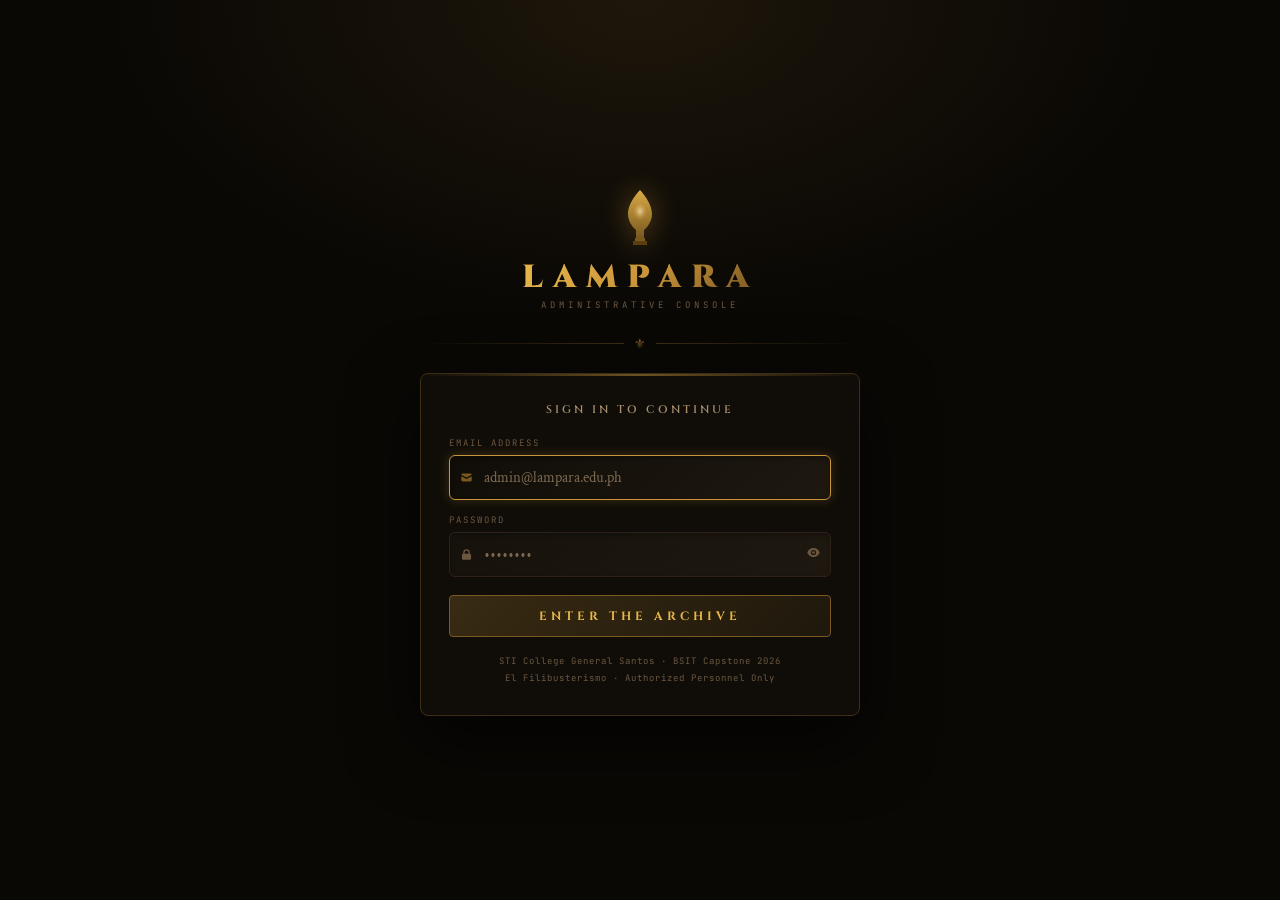
==== index.html @ e590ff66 "updated questing" ====
<!DOCTYPE html>
<html lang="en">
<head>
  <meta charset="UTF-8">
  <meta name="viewport" content="width=device-width, initial-scale=1.0">
  <title>LAMPARA — Admin Panel</title>
  <link href="https://fonts.googleapis.com/css2?family=Cinzel:wght@400;600;700;900&family=Crimson+Text:ital,wght@0,400;0,600;1,400&family=JetBrains+Mono:wght@400;500&display=swap" rel="stylesheet">
  <link rel="stylesheet" href="Lampara.css">
</head>
<body>

<div id="ls">
  <div class="lc">

    <div class="lbrand">
      <svg class="llamp" viewBox="0 0 64 64" fill="none">
        <path d="M32 6C32 6 20 18 20 30C20 36.6 23.6 42.4 28 46V54H36V46C40.4 42.4 44 36.6 44 30C44 18 32 6 32 6Z" fill="url(#lg1)" opacity="0.92"/>
        <ellipse cx="32" cy="29" rx="7" ry="9" fill="url(#lg2)" opacity="0.65"/>
        <path d="M27 54H37V57H27V54Z" fill="#7a5820"/>
        <path d="M25 57H39V61H25V57Z" fill="#5a3e10"/>
        <defs>
          <linearGradient id="lg1" x1="32" y1="6" x2="32" y2="57" gradientUnits="userSpaceOnUse">
            <stop offset="0%" stop-color="#e8b84b"/>
            <stop offset="100%" stop-color="#7a5820"/>
          </linearGradient>
          <radialGradient id="lg2" cx="50%" cy="40%">
            <stop offset="0%" stop-color="#fff8e8"/>
            <stop offset="100%" stop-color="#f0a832" stop-opacity="0"/>
          </radialGradient>
        </defs>
      </svg>
      <div class="ltitle">LAMPARA</div>
      <div class="lsub">Administrative Console</div>
    </div>

    <div class="ldiv">
      <div class="ldl a"></div>
      <div class="ldsym">⚜</div>
      <div class="ldl b"></div>
    </div>

    <div class="lcard">
      <div class="lct">SIGN IN TO CONTINUE</div>

      <div class="fld">
        <label class="flbl">Email Address</label>
        <div class="fwrap">
          <svg class="fico" width="13" height="13" viewBox="0 0 20 20" fill="currentColor">
            <path d="M2.003 5.884L10 9.882l7.997-3.998A2 2 0 0016 4H4a2 2 0 00-1.997 1.884z"/>
            <path d="M18 8.118l-8 4-8-4V14a2 2 0 002 2h12a2 2 0 002-2V8.118z"/>
          </svg>
          <input id="lemail" class="finp" type="email" placeholder="admin@lampara.edu.ph">
        </div>
        <div class="ferr" id="eerr">Please enter a valid email.</div>
      </div>

      <div class="fld">
        <label class="flbl">Password</label>
        <div class="fwrap">
          <svg class="fico" width="13" height="13" viewBox="0 0 20 20" fill="currentColor">
            <path fill-rule="evenodd" d="M5 9V7a5 5 0 0110 0v2a2 2 0 012 2v5a2 2 0 01-2 2H5a2 2 0 01-2-2v-5a2 2 0 012-2zm8-2v2H7V7a3 3 0 016 0z" clip-rule="evenodd"/>
          </svg>
          <input id="lpass" class="finp" type="password" placeholder="••••••••">
          <button class="feye" onclick="togglePw()">
            <svg id="eyeico" width="13" height="13" viewBox="0 0 20 20" fill="currentColor">
              <path d="M10 12a2 2 0 100-4 2 2 0 000 4z"/>
              <path fill-rule="evenodd" d="M.458 10C1.732 5.943 5.522 3 10 3s8.268 2.943 9.542 7c-1.274 4.057-5.064 7-9.542 7S1.732 14.057.458 10zM14 10a4 4 0 11-8 0 4 4 0 018 0z" clip-rule="evenodd"/>
            </svg>
          </button>
        </div>
        <div class="ferr" id="perr">Incorrect password.</div>
      </div>

      <div class="ferr" id="gerr" style="margin-bottom:8px">Invalid credentials. Please try again.</div>

      <button class="lbtn" id="lbtn" onclick="doLogin()">
        <span class="bst">ENTER THE ARCHIVE</span>
        <div class="bsp"></div>
      </button>

      <div class="lfoot">
        STI College General Santos · BSIT Capstone 2026<br>
        El Filibusterismo · Authorized Personnel Only
      </div>
    </div>

  </div>
</div>


<div id="app">

  <aside class="sb">
    <div class="sbb">
      <div class="sbr">
        <div class="sbli">
          <svg viewBox="0 0 36 36" fill="none">
            <path d="M18 4C18 4 12 10 12 17C12 20.3 13.8 23.2 16 25V30H20V25C22.2 23.2 24 20.3 24 17C24 10 18 4 18 4Z" fill="url(#sg1)" opacity="0.9"/>
            <path d="M15 30H21V32H15V30Z" fill="#7a5820"/>
            <path d="M14 32H22V34H14V32Z" fill="#5a3e10"/>
            <ellipse cx="18" cy="16" rx="4" ry="5" fill="url(#sg2)" opacity="0.65"/>
            <defs>
              <linearGradient id="sg1" x1="18" y1="4" x2="18" y2="32" gradientUnits="userSpaceOnUse">
                <stop offset="0%" stop-color="#e8b84b"/>
                <stop offset="100%" stop-color="#7a5820"/>
              </linearGradient>
              <radialGradient id="sg2" cx="50%" cy="50%">
                <stop offset="0%" stop-color="#fff7e0"/>
                <stop offset="100%" stop-color="#f0a832" stop-opacity="0"/>
              </radialGradient>
            </defs>
          </svg>
        </div>
        <div class="sbt">LAMPARA</div>
      </div>
      <div class="sbs">Admin Console</div>
    </div>

    <div class="sbadg">
      <div class="sbav" id="sbav" style="background:linear-gradient(135deg,#7a5820,#c9953a);color:#0a0805">
        SA<div class="odot"></div>
      </div>
      <div class="sbin">
        <div class="sbname" id="sbname">Super Admin</div>
        <span class="rp rp-sa" id="sbrole">⚜ SUPER ADMIN</span>
      </div>
      <button class="lout" onclick="doLogout()" title="Sign out">
        <svg width="11" height="11" viewBox="0 0 20 20" fill="currentColor">
          <path fill-rule="evenodd" d="M3 3a1 1 0 00-1 1v12a1 1 0 102 0V4a1 1 0 00-1-1zm10.293 9.293a1 1 0 001.414 1.414l3-3a1 1 0 000-1.414l-3-3a1 1 0 10-1.414 1.414L14.586 9H7a1 1 0 100 2h7.586l-1.293 1.293z" clip-rule="evenodd"/>
        </svg>
      </button>
    </div>

    <div class="nvsec">
      <div class="nvlbl">Overview</div>
      <div class="ni active" id="ni-db" onclick="sp('db',this)">
        <svg class="nic" viewBox="0 0 20 20" fill="currentColor"><path d="M2 10a8 8 0 1016 0A8 8 0 002 10zm6-2a2 2 0 114 0 2 2 0 01-4 0zm2 8a7 7 0 01-5.468-2.614A4.984 4.984 0 0110 14a4.984 4.984 0 013.468 1.386A7 7 0 0110 16z"/></svg>
        <span class="nt">Dashboard</span>
      </div>
    </div>

    <div class="nvsec">
      <div class="nvlbl">Players</div>
      <div class="ni" id="ni-pl" onclick="sp('pl',this)">
        <svg class="nic" viewBox="0 0 20 20" fill="currentColor"><path d="M13 6a3 3 0 11-6 0 3 3 0 016 0zM18 8a2 2 0 11-4 0 2 2 0 014 0zM14 15a4 4 0 00-8 0v1h8v-1zM4.75 14.094A5.973 5.973 0 004 17v1H1v-1a3 3 0 013.75-2.906z"/></svg>
        <span class="nt">Player Management</span>
      </div>
      <div class="ni" id="ni-vr" onclick="sp('vr',this)">
        <svg class="nic" viewBox="0 0 20 20" fill="currentColor"><path fill-rule="evenodd" d="M6.267 3.455a3.066 3.066 0 001.745-.723 3.066 3.066 0 013.976 0 3.066 3.066 0 001.745.723 3.066 3.066 0 012.812 2.812c.051.643.304 1.254.723 1.745a3.066 3.066 0 010 3.976 3.066 3.066 0 00-.723 1.745 3.066 3.066 0 01-2.812 2.812 3.066 3.066 0 00-1.745.723 3.066 3.066 0 01-3.976 0 3.066 3.066 0 00-1.745-.723 3.066 3.066 0 01-2.812-2.812 3.066 3.066 0 00-.723-1.745 3.066 3.066 0 010-3.976 3.066 3.066 0 00.723-1.745 3.066 3.066 0 012.812-2.812zm7.44 5.252a1 1 0 00-1.414-1.414L9 10.586 7.707 9.293a1 1 0 00-1.414 1.414l2 2a1 1 0 001.414 0l4-4z" clip-rule="evenodd"/></svg>
        <span class="nt">Verification &amp; Approval</span>
      </div>
    </div>

    <div class="nvsec">
      <div class="nvlbl">Game Content</div>
      <div class="ni" id="ni-qt" onclick="sp('qt',this)">
        <svg class="nic" viewBox="0 0 20 20" fill="currentColor"><path d="M9 4.804A7.968 7.968 0 005.5 4c-1.255 0-2.443.29-3.5.804v10A7.969 7.969 0 015.5 14c1.669 0 3.218.51 4.5 1.385A7.962 7.962 0 0114.5 14c1.255 0 2.443.29 3.5.804v-10A7.968 7.968 0 0014.5 4c-1.255 0-2.443.29-3.5.804V12a1 1 0 11-2 0V4.804z"/></svg>
        <span class="nt">Quest Management</span>
        <span class="nb gold">13</span>
      </div>
    </div>

    <div class="nvsec" id="nslogs">
      <div class="nvlbl">Reports</div>
      <div class="ni" id="ni-lg" onclick="sp('lg',this)">
        <svg class="nic" viewBox="0 0 20 20" fill="currentColor"><path fill-rule="evenodd" d="M3 4a1 1 0 011-1h12a1 1 0 110 2H4a1 1 0 01-1-1zm0 4a1 1 0 011-1h12a1 1 0 110 2H4a1 1 0 01-1-1zm0 4a1 1 0 011-1h12a1 1 0 110 2H4a1 1 0 01-1-1zm0 4a1 1 0 011-1h12a1 1 0 110 2H4a1 1 0 01-1-1z" clip-rule="evenodd"/></svg>
        <span class="nt">Activity Logs</span>
      </div>
    </div>

    <div class="sbfoot">
      v0.1.0-alpha · Build 2026.03<br>
      El Filibusterismo Module<br>
      STI College General Santos
    </div>
  </aside>

  <div class="main">

    <div class="topbar">
      <div class="tbtit" id="tbtit">DASHBOARD OVERVIEW</div>
      <div class="tbsrch">
        <svg width="11" height="11" viewBox="0 0 20 20" fill="currentColor"><path fill-rule="evenodd" d="M8 4a4 4 0 100 8 4 4 0 000-8zM2 8a6 6 0 1110.89 3.476l4.817 4.817a1 1 0 01-1.414 1.414l-4.816-4.816A6 6 0 012 8z" clip-rule="evenodd"/></svg>
        <input type="text" placeholder="Search players, chapters...">
      </div>
      
      <button class="tbbtn" id="notif-bell" style="position: relative;" title="View Pending Approvals">
        <svg width="13" height="13" viewBox="0 0 20 20" fill="currentColor"><path d="M10 2a6 6 0 00-6 6v3.586l-.707.707A1 1 0 004 14h12a1 1 0 00.707-1.707L16 11.586V8a6 6 0 00-6-6zM10 18a3 3 0 01-3-3h6a3 3 0 01-3 3z"/></svg>
        <div id="notif-badge" style="display: none; position: absolute; top: -6px; right: -6px; background: #e06060; color: white; font-size: 9px; font-weight: bold; padding: 2px 5px; border-radius: 10px; border: 1px solid #1a1611;">0</div>
      </button>

    </div>

    <div class="content">

      <div class="panel active" id="panel-db">
        <div class="srow">
          <div class="sc">
            <div class="slbl">Total Players</div>
            <div class="sval" id="stat-total-players">0</div>
            <div class="ssub">+12 this week</div>
            <div class="sico"><svg width="26" height="26" viewBox="0 0 20 20" fill="currentColor"><path d="M13 6a3 3 0 11-6 0 3 3 0 016 0zM18 8a2 2 0 11-4 0 2 2 0 014 0zM14 15a4 4 0 00-8 0v1h8v-1z"/></svg></div>
          </div>
          <div class="sc">
            <div class="slbl">Pending</div>
            <div class="sval" id="stat-pending-approvals" style="color:#e8b84b">0</div>
            <div class="ssub">Awaiting review</div>
          </div>
          <div class="sc">
            <div class="slbl">Active Sessions</div>
            <div class="sval" id="stat-active-sessions" style="color:#6dba85">0</div>
            <div class="ssub">Currently playing</div>
          </div>
          <div class="sc">
            <div class="slbl">Chapters Live</div>
            <div class="sval" id="stat-chapters-live">0<span style="font-size:12px;color:var(--td)">/13</span></div>
            <div class="ssub">El Filibusterismo</div>
          </div>
        </div>
        <div class="shdr"><h2>RECENT ACTIVITY</h2><div class="orn"></div></div>
        <div class="tw">
          <div class="tb">
            <div class="tbtt">Latest Players</div>
            <button class="fb active">All</button>
            <button class="fb">Active</button>
            <button class="fb">Pending</button>
          </div>
          <table>
            <thead><tr><th>Player</th><th>Email</th><th>Status</th><th>Chapter</th><th>Suspicion</th><th>Actions</th></tr></thead>
            <tbody id="db-ptbody"> </tbody>
          </table>
        </div>
      </div>

      <div class="panel" id="panel-pl">
        <div class="srow" style="grid-template-columns:repeat(3,1fr)">
          <div class="sc"><div class="slbl">Total Enrolled</div><div class="sval" id="stat-pl-total">0</div><div class="ssub">All registered</div></div>
          <div class="sc"><div class="slbl">Active</div><div class="sval" id="stat-pl-active" style="color:#6dba85">0</div><div class="ssub">Approved accounts</div></div>
          <div class="sc"><div class="slbl">Suspended</div><div class="sval" id="stat-pl-susp" style="color:#e06060">0</div><div class="ssub">Cover blown (100pts)</div></div>
        </div>
        <div class="shdr"><h2>ALL PLAYERS</h2><div class="orn"></div></div>
        <div class="tw">
          <div class="tb">
            <div class="tbtt">Player Registry</div>
            <button class="fb active">All</button>
            <button class="fb">Active</button>
            <button class="fb">Suspended</button>
            <button class="fb">Pending</button>
          </div>
          <table>
            <thead><tr><th>Player</th><th>Email</th><th>Status</th><th>Progress</th><th>Codex</th><th>Fails</th><th>Actions</th></tr></thead>
            <tbody id="ptbody">
            </tbody>
          </table>
        </div>
      </div>

      <!-- PENDING APPROVALS PANEL - UPDATED (DYNAMIC) -->
      <div class="panel" id="panel-vr">
        <div class="shdr">
          <h2>PENDING APPROVALS</h2>
          <div class="orn"></div>
          <span class="nb" id="pending-count">0 PENDING</span>
        </div>
        <div class="tw">
          <div class="tb">
            <div class="tbtt">Registration Queue</div>
          </div>
          <table>
            <thead>
              <tr>
                <th>Applicant</th>
                <th>Email ID</th>
                <th>Email</th>
                <th>Age</th>
                <th>Username</th>
                <th>Submitted</th>
                <th>Actions</th>
              </tr>
            </thead>
            <tbody id="pending-tbody">
              <!-- Dynamically populated -->
            </tbody>
          </table>
        </div>

        <div class="shdr">
          <h2>RECENTLY PROCESSED</h2>
          <div class="orn"></div>
        </div>
        <div class="tw">
          <table>
            <thead>
              <tr>
                <th>Player</th>
                <th>Result</th>
                <th>Processed</th>
                <th>By</th>
              </tr>
            </thead>
            <tbody id="processed-tbody">
              <!-- Dynamically populated -->
            </tbody>
          </table>
        </div>
      </div>

      <div class="panel" id="panel-qt">
        <div class="shdr"><h2>EL FILIBUSTERISMO — CHAPTER QUESTS</h2><div class="orn"></div><span class="chap-stat-lbl" id="stat-qt-chap">0 ACTIVE · 0 STANDBY</span></div>
        <div class="cgrid" id="quests-grid">
          <!-- JavaScript will inject the 7 Main Quest cards here -->
        </div>
      </div>

      <div class="panel" id="panel-lg">
        <div class="shdr"><h2>ACTIVITY LOGS</h2><div class="orn"></div></div>
        <div class="tw">
          <div class="tb">
            <div class="tbtt">System Event Log</div>
            <button class="fb active">All</button>
            <button class="fb">Players</button>
          </div>
          <table>
            <thead><tr><th>Timestamp</th><th>Admin</th><th>Action</th><th>Target</th><th>IP</th></tr></thead>
            <tbody id="logtb">
            </tbody>
          </table>
        </div>
      </div>

    </div></div></div><div class="mov" id="mov-pl">
  <div class="modal">
    <div class="mhdr">
      <div class="mtit" id="pmtit">PLAYER PROFILE</div>
      <button class="mx" onclick="closeM('mov-pl')">✕</button>
    </div>
    <div class="mbdy">
      <div class="mgrid">
        <div class="mfld"><div class="mll">Full Name</div><div class="mvl" id="pm-n">—</div></div>
        <div class="mfld"><div class="mll">Student ID</div><div class="mvl mono" id="pm-i">—</div></div>
        <div class="mfld"><div class="mll">Email</div><div class="mvl" id="pm-s">—</div></div>
        <div class="mfld"><div class="mll">Age</div><div class="mvl" id="pm-a">—</div></div>
        <div class="mfld"><div class="mll">Status</div><div class="mvl" id="pm-st">—</div></div>
        <div class="mfld"><div class="mll">Current Chapter</div><div class="mvl" id="pm-c">—</div></div>
        <div class="mfld"><div class="mll">Suspicion Score</div><div class="mvl mono" id="pm-su">—</div></div>
        <div class="mfld"><div class="mll">Codex Completion</div><div class="mvl" id="pm-cd">—</div></div>
      </div>
      <div class="macts">
        <button class="mbtn mbok" onclick="showT('Player reinstated','success');closeM('mov-pl')">REINSTATE</button>
        <button class="mbtn mbbad" onclick="showT('Player suspended','error');closeM('mov-pl')">SUSPEND</button>
      </div>
    </div>
  </div>
</div>

<div class="mov" id="mov-subquest">
  <div class="modal">
    <div class="mhdr">
      <div class="mtit" id="sq-mtit">MAIN QUEST</div>
      <button class="mx" onclick="closeM('mov-subquest')">✕</button>
    </div>
    <div class="mbdy">
      <div class="sq-info" id="sq-info"></div>
      <div class="sq-grid" id="sq-grid">
        <!-- Sub-quest cards will be injected here -->
      </div>
    </div>
  </div>
</div>

<div class="tc" id="tc"></div>

<!-- Core Modules -->
<script src="src/config.js"></script>
<script src="src/utils.js"></script>
<script src="src/api.js"></script>

<!-- Feature Modules -->
<script src="src/auth.js"></script>
<script src="src/players.js"></script>
<script src="src/quests.js"></script>
<script src="src/logs.js"></script>
<script src="src/ui.js"></script>

<!-- Entry Point -->
<script src="Lampara.js"></script>

</body>
</html>
---- Lampara.css ----
﻿
/* ============================================================
   LAMPARA ADMIN PANEL — style.css
   STI College General Santos · BSIT Capstone 2026
   ============================================================ */

/* CSS VARIABLES */
:root {
  --bg:     #0a0805;
  --bgp:    #100d08;
  --bgc:    #16120b;
  --bgh:    #1e1810;
  --gold:   #c9953a;
  --goldl:  #e8b84b;
  --goldd:  #7a5820;
  --crim:   #8b2020;
  --criml:  #c0392b;
  --gok:    #2d6a3f;
  --tp:     #e8dcc8;
  --ts:     #a89070;
  --td:     #6b5740;
  --bdr:    #2e2218;
  --bdrg:   #3d2d14;
}

/* RESET & BASE */
*, *::before, *::after {
  box-sizing: border-box;
  margin: 0;
  padding: 0;
}

body {
  font-family: 'Crimson Text', Georgia, serif;
  background: var(--bg);
  color: var(--tp);
  min-height: 100vh;
  overflow: hidden;
  background-image:
    radial-gradient(ellipse 80% 60% at 50% -10%, rgba(201,149,58,.07) 0%, transparent 70%),
    url("data:image/svg+xml,%3Csvg width='60' height='60' viewBox='0 0 60 60' xmlns='http://www.w3.org/2000/svg'%3E%3Cg fill='none' fill-rule='evenodd'%3E%3Cg fill='%23c9953a' fill-opacity='0.02'%3E%3Cpath d='M36 34v-4h-2v4h-4v2h4v4h2v-4h4v-2h-4zm0-30V0h-2v4h-4v2h4v4h2V6h4V4h-4zM6 34v-4H4v4H0v2h4v4h2v-4h4v-2H6zM6 4V0H4v4H0v2h4v4h2V6h4V4H6z'/%3E%3C/g%3E%3C/g%3E%3C/svg%3E");
}

/*  SCROLLBAR  */
::-webkit-scrollbar        { width: 4px; }
::-webkit-scrollbar-track  { background: transparent; }
::-webkit-scrollbar-thumb  { background: var(--bdrg); border-radius: 3px; }

/*  UTILITY CLASSES  */
.mono-sm  { font-family: 'JetBrains Mono', monospace; font-size: 9px; color: var(--ts); }
.gold-txt { color: var(--gold); }
.dim-txt  { color: var(--td); }
.date-sm  { font-size: 10px; color: var(--td); }
.desc-sm  { font-size: 10px; color: var(--td); }
.log-pill { font-size: 8px; }
.tag-mt   { font-size: 7px; margin-top: 3px; display: inline-flex; }

/* ============================================================
   LOGIN SCREEN — Compact single-column
   ============================================================ */
#ls {
  position: fixed; inset: 0;
  display: flex; align-items: center; justify-content: center;
  z-index: 9999;
  background: var(--bg);
  background-image: radial-gradient(ellipse 60% 50% at 50% 0%, rgba(201,149,58,.1) 0%, transparent 70%);
  transition: opacity .5s;
}

#ls.hidden { opacity: 0; pointer-events: none; }

/* Centered column wrapper */
.lc {
  width: 440px;
  max-width: 95vw;
  display: flex;
  flex-direction: column;
  align-items: center;
  animation: lfade .7s ease;
}

@keyframes lfade {
  from { opacity: 0; transform: translateY(18px); }
  to   { opacity: 1; transform: translateY(0); }
}

/* Hide two-column elements */
.l-brand-panel, .l-form-panel, .l-sep,
.l-brand-inner, .l-corner, .l-brand-divider,
.l-bdl, .l-tagline, .l-brand-foot, .l-dot { display: none; }

/* Brand block — above the card */
.lbrand {
  display: flex; flex-direction: column; align-items: center;
  margin-bottom: 24px;
}

/* Lamp icon */
.llamp {
  width: 64px; height: 64px; margin-bottom: 14px;
  filter: drop-shadow(0 0 14px rgba(201,149,58,.45));
  animation: fpulse 3s ease-in-out infinite;
}

@keyframes fpulse {
  0%,100% { filter: drop-shadow(0 0 10px rgba(201,149,58,.35)); }
  50%      { filter: drop-shadow(0 0 24px rgba(232,184,75,.7)); }
}

/* Title */
.ltitle {
  font-family: 'Cinzel', serif;
  font-size: 32px; font-weight: 900; letter-spacing: 10px;
  background: linear-gradient(135deg, var(--goldl), var(--gold), var(--goldd));
  -webkit-background-clip: text; -webkit-text-fill-color: transparent; background-clip: text;
  margin-bottom: 5px; line-height: 1;
}

/* Subtitle */
.lsub {
  font-family: 'JetBrains Mono', monospace;
  font-size: 9px; letter-spacing: 4px; color: var(--td); text-transform: uppercase;
}

/* Divider */
.ldiv { width: 100%; display: flex; align-items: center; gap: 10px; margin-bottom: 20px; }
.ldl  { flex: 1; height: 1px; }
.ldl.a { background: linear-gradient(90deg, transparent, var(--bdrg)); }
.ldl.b { background: linear-gradient(90deg, var(--bdrg), transparent); }
.ldsym { font-family: 'Cinzel', serif; font-size: 13px; color: var(--goldd); }

/* Login card */
.lcard {
  width: 100%;
  background: var(--bgp); border: 1px solid var(--bdrg); border-radius: 8px; padding: 28px;
  box-shadow: 0 24px 70px rgba(0,0,0,.7);
  position: relative; overflow: hidden;
}

.lcard::before {
  content: '';
  position: absolute; top: 0; left: 0; right: 0; height: 2px;
  background: linear-gradient(90deg, transparent, var(--gold), transparent); opacity: .5;
}

.lct {
  font-family: 'Cinzel', serif; font-size: 11px; font-weight: 600;
  letter-spacing: 3px; color: var(--ts); text-align: center; margin-bottom: 20px;
}

/* Form fields */
.fld { margin-bottom: 14px; }

.flbl {
  font-family: 'JetBrains Mono', monospace;
  font-size: 9px; letter-spacing: 2px; color: var(--td); text-transform: uppercase;
  display: block; margin-bottom: 6px;
}

.fwrap { position: relative; display: flex; align-items: center; }

.fico { position: absolute; left: 11px; color: var(--td); pointer-events: none; transition: color .2s; }
.fwrap:focus-within .fico { color: var(--goldd); }

.finp {
  width: 100%;
  background: linear-gradient(135deg, var(--bgc) 0%, var(--bgh) 100%) !important;
  border: 1.5px solid var(--bdr);
  border-radius: 6px;
  padding: 12px 36px 12px 34px;
  color: var(--ts) !important;
  font-family: 'Crimson Text', serif;
  font-size: 15px;
  outline: none;
  transition: all .3s ease;
  box-shadow: inset 0 2px 4px rgba(0,0,0,0.3) !important;
  -webkit-text-fill-color: var(--ts) !important;
}

/* Override browser autofill styling */
.finp:-webkit-autofill,
.finp:-webkit-autofill:hover,
.finp:-webkit-autofill:focus {
  -webkit-box-shadow: inset 0 0 0 1000px rgba(22,18,11,0.8) !important;
  -webkit-text-fill-color: var(--ts) !important;
}

.finp:hover {
  border-color: var(--goldl);
  background: linear-gradient(135deg, var(--bgh) 0%, var(--bgc) 100%) !important;
  box-shadow: inset 0 2px 4px rgba(0,0,0,0.3), 0 0 8px rgba(232,184,75,.15) !important;
}

.finp:focus {
  border-color: var(--gold);
  background: linear-gradient(135deg, var(--bgp) 0%, var(--bgh) 100%) !important;
  box-shadow: inset 0 2px 4px rgba(0,0,0,0.3), 0 0 12px rgba(201,149,58,.25) !important;
}

.finp::placeholder { color: var(--td); opacity: 0.7; }

.feye { position: absolute; right: 11px; background: none; border: none; color: var(--td); cursor: pointer; padding: 0; transition: color .2s; }
.feye:hover { color: var(--goldd); }

.ferr { font-family: 'JetBrains Mono', monospace; font-size: 9px; color: #e06060; margin-top: 5px; display: none; }
.ferr.show { display: block; }

/* Login button */
.lbtn {
  width: 100%; padding: 12px; margin-top: 4px;
  background: linear-gradient(135deg, rgba(201,149,58,.22), rgba(201,149,58,.08));
  border: 1px solid var(--goldd); border-radius: 4px;
  font-family: 'Cinzel', serif; font-size: 12px; font-weight: 700; letter-spacing: 4px;
  color: var(--goldl); cursor: pointer; transition: all .25s;
  position: relative; overflow: hidden;
}
.lbtn:hover { border-color: var(--gold); box-shadow: 0 0 20px rgba(201,149,58,.2); }
.lbtn:disabled { opacity: .5; cursor: not-allowed; }

.bsp { display: none; width: 14px; height: 14px; border: 2px solid rgba(201,149,58,.3); border-top-color: var(--gold); border-radius: 50%; animation: spin .7s linear infinite; margin: 0 auto; }
@keyframes spin { to { transform: rotate(360deg); } }
.lbtn.loading .bst { display: none; }
.lbtn.loading .bsp { display: block; }

.lfoot { text-align: center; margin-top: 16px; font-family: 'JetBrains Mono', monospace; font-size: 9px; color: var(--td); letter-spacing: 1px; line-height: 1.9; }

/* ============================================================
   MAIN APP LAYOUT
   ============================================================ */
#app { display: none; width: 100%; height: 100vh; }
#app.visible { display: flex; }

/*  SIDEBAR  */
.sb {
  width: 252px; min-height: 100vh;
  background: var(--bgp); border-right: 1px solid var(--bdrg);
  display: flex; flex-direction: column; flex-shrink: 0;
  position: relative; z-index: 10;
}

.sb::after {
  content: '';
  position: absolute; top: 0; right: -1px; bottom: 0; width: 1px;
  background: linear-gradient(to bottom, transparent, var(--goldd) 20%, var(--gold) 50%, var(--goldd) 80%, transparent);
  pointer-events: none;
}

/* Brand */
.sbb { padding: 20px 20px 14px; border-bottom: 1px solid var(--bdr); }
.sbr { display: flex; align-items: center; gap: 10px; margin-bottom: 3px; }
.sbli { width: 28px; height: 28px; flex-shrink: 0; }
.sbli svg { width: 100%; height: 100%; }
.sbt {
  font-family: 'Cinzel', serif; font-size: 18px; font-weight: 900; letter-spacing: 4px;
  background: linear-gradient(135deg, var(--goldl), var(--gold), var(--goldd));
  -webkit-background-clip: text; -webkit-text-fill-color: transparent; background-clip: text;
}
.sbs { font-family: 'JetBrains Mono', monospace; font-size: 8px; letter-spacing: 3px; color: var(--td); padding-left: 38px; text-transform: uppercase; }

/* Admin badge */
.sbadg {
  margin: 10px 12px; padding: 9px 10px;
  background: linear-gradient(135deg, rgba(201,149,58,.1), rgba(201,149,58,.03));
  border: 1px solid var(--bdrg); border-radius: 6px;
  display: flex; align-items: center; gap: 8px;
  position: relative; overflow: hidden;
}
.sbadg::before {
  content: '';
  position: absolute; top: 0; left: 0; right: 0; height: 1px;
  background: linear-gradient(90deg, transparent, var(--goldd), transparent);
}

.sbav {
  width: 32px; height: 32px; border-radius: 50%;
  display: flex; align-items: center; justify-content: center;
  font-family: 'Cinzel', serif; font-size: 11px; font-weight: 700;
  flex-shrink: 0; position: relative;
}

.odot {
  position: absolute; bottom: 1px; right: 1px;
  width: 7px; height: 7px; background: #6dba85;
  border-radius: 50%; border: 2px solid var(--bgp);
  animation: gpulse 2.5s ease-in-out infinite;
}

@keyframes gpulse {
  0%,100% { box-shadow: 0 0 4px rgba(109,186,133,.4); }
  50%      { box-shadow: 0 0 10px rgba(109,186,133,.7); }
}

.sbin { flex: 1; min-width: 0; }
.sbname { font-size: 12px; font-weight: 600; color: var(--tp); white-space: nowrap; overflow: hidden; text-overflow: ellipsis; }

/* Role pills */
.rp {
  display: inline-flex; align-items: center;
  font-family: 'JetBrains Mono', monospace; font-size: 8px; letter-spacing: 1.5px;
  padding: 2px 6px; border-radius: 10px; margin-top: 2px;
}
.rp-admin  { background: rgba(201,149,58,.2);   color: var(--goldl); border: 1px solid rgba(201,149,58,.4); }

/* Logout button */
.lout {
  width: 24px; height: 24px; background: none;
  border: 1px solid var(--bdr); border-radius: 3px;
  color: var(--td); cursor: pointer;
  display: flex; align-items: center; justify-content: center;
  transition: all .2s; flex-shrink: 0;
}
.lout:hover { border-color: var(--crim); color: #e06060; }

/* Navigation */
.nvsec { padding: 4px 0; }
.nvlbl { font-family: 'JetBrains Mono', monospace; font-size: 8px; letter-spacing: 2px; color: var(--td); padding: 8px 20px 4px; text-transform: uppercase; }

.ni {
  display: flex; align-items: center; gap: 10px;
  padding: 8px 20px; cursor: pointer; transition: all .2s;
  border-left: 2px solid transparent;
}

.ni.locked            { opacity: .3; cursor: not-allowed; }
.ni.locked:hover      { background: none; border-left-color: transparent; }
.ni:not(.locked):hover{ background: var(--bgh); border-left-color: var(--goldd); }
.ni.active            { background: linear-gradient(90deg, rgba(201,149,58,.15), transparent); border-left-color: var(--gold); }
.ni.active .nt        { color: var(--goldl); }
.ni.active .nic       { color: var(--gold); }

.nic { width: 15px; height: 15px; color: var(--td); flex-shrink: 0; transition: color .2s; }
.ni:not(.locked):hover .nic { color: var(--ts); }
.nt  { font-size: 12px; color: var(--ts); font-weight: 600; flex: 1; transition: color .2s; }

.nb {
  font-family: 'JetBrains Mono', monospace; font-size: 8px;
  padding: 2px 6px; border-radius: 10px; background: var(--crim); color: #fdd;
}
.nb.gold { background: rgba(201,149,58,.2); color: var(--gold); }

.sbfoot {
  margin-top: auto; padding: 11px 20px; border-top: 1px solid var(--bdr);
  font-size: 9px; color: var(--td); font-family: 'JetBrains Mono', monospace;
  letter-spacing: .5px; line-height: 1.8;
}

/*  MAIN AREA  */
.main  { flex: 1; display: flex; flex-direction: column; overflow: hidden; min-width: 0; }

.topbar {
  height: 54px; background: var(--bgp); border-bottom: 1px solid var(--bdr);
  display: flex; align-items: center; padding: 0 22px; gap: 11px; flex-shrink: 0;
}

.tbtit { font-family: 'Cinzel', serif; font-size: 12px; font-weight: 600; letter-spacing: 2px; color: var(--tp); flex: 1; }

.tbsrch {
  display: flex; align-items: center; gap: 7px;
  background: var(--bgc); border: 1px solid var(--bdrg); border-radius: 4px;
  padding: 5px 10px; width: 190px;
}
.tbsrch input { background: none; border: none; outline: none; color: var(--tp); font-family: 'Crimson Text', serif; font-size: 13px; width: 100%; }
.tbsrch input::placeholder { color: var(--td); }
.tbsrch svg { color: var(--td); flex-shrink: 0; }

.tbbtn {
  width: 30px; height: 30px; border: 1px solid var(--bdrg); border-radius: 4px;
  background: var(--bgc); color: var(--ts); cursor: pointer;
  display: flex; align-items: center; justify-content: center;
  transition: all .2s; position: relative;
}
.tbbtn:hover { border-color: var(--goldd); color: var(--gold); }
.ndot { position: absolute; top: 5px; right: 5px; width: 5px; height: 5px; background: var(--criml); border-radius: 50%; border: 1px solid var(--bgp); }

.content { flex: 1; overflow-y: auto; padding: 22px; scrollbar-width: thin; scrollbar-color: var(--bdrg) transparent; }

/*  PANELS â”€ */
.panel        { display: none; animation: fadeIn .3s ease; }
.panel.active { display: block; }

@keyframes fadeIn {
  from { opacity: 0; transform: translateY(6px); }
  to   { opacity: 1; transform: translateY(0); }
}

/*  STAT CARDS â”€ */
.srow { display: grid; grid-template-columns: repeat(4,1fr); gap: 11px; margin-bottom: 18px; }

.sc {
  background: var(--bgc); border: 1px solid var(--bdrg); border-radius: 6px;
  padding: 15px; position: relative; overflow: hidden; transition: border-color .2s;
}
.sc:hover { border-color: var(--goldd); }
.sc::before { content: ''; position: absolute; top: 0; left: 0; right: 0; height: 2px; background: linear-gradient(90deg, transparent, var(--gold), transparent); opacity: .3; }

.slbl { font-family: 'JetBrains Mono', monospace; font-size: 8px; letter-spacing: 2px; color: var(--td); text-transform: uppercase; margin-bottom: 5px; }
.sval { font-family: 'Cinzel', serif; font-size: 23px; font-weight: 700; color: var(--goldl); line-height: 1; margin-bottom: 2px; }
.ssub { font-size: 10px; color: var(--td); }
.sico { position: absolute; right: 11px; top: 50%; transform: translateY(-50%); color: var(--bdrg); }

/*  SECTION HEADERS  */
.shdr { display: flex; align-items: center; gap: 11px; margin-bottom: 11px; }
.shdr h2 { font-family: 'Cinzel', serif; font-size: 12px; font-weight: 700; letter-spacing: 2px; color: var(--tp); white-space: nowrap; }
.orn { height: 1px; flex: 1; background: linear-gradient(90deg, var(--bdrg), transparent); }
.chap-stat-lbl { font-family: 'JetBrains Mono', monospace; font-size: 8px; color: var(--td); letter-spacing: 2px; }

/*  TABLES â”€ */
.tw { background: var(--bgc); border: 1px solid var(--bdrg); border-radius: 6px; overflow: hidden; margin-bottom: 18px; }

.tb {
  display: flex; align-items: center; gap: 8px; padding: 10px 13px;
  border-bottom: 1px solid var(--bdr); background: rgba(201,149,58,.03); flex-wrap: wrap;
}
.tbtt { font-family: 'Cinzel', serif; font-size: 11px; font-weight: 600; letter-spacing: 1.5px; color: var(--tp); flex: 1; }

.fb {
  font-family: 'JetBrains Mono', monospace; font-size: 8px; padding: 3px 9px;
  border-radius: 3px; border: 1px solid var(--bdrg); background: transparent;
  color: var(--td); cursor: pointer; letter-spacing: 1px; transition: all .2s;
}
.fb:hover, .fb.active { border-color: var(--goldd); color: var(--gold); background: rgba(201,149,58,.08); }

table  { width: 100%; border-collapse: collapse; }
thead th {
  font-family: 'JetBrains Mono', monospace; font-size: 8px; letter-spacing: 2px;
  color: var(--td); text-transform: uppercase; padding: 7px 13px; text-align: left;
  border-bottom: 1px solid var(--bdr); background: rgba(0,0,0,.2);
}
tbody tr { border-bottom: 1px solid var(--bdr); transition: background .15s; cursor: pointer; }
tbody tr:last-child { border-bottom: none; }
tbody tr:hover { background: var(--bgh); }
tbody td { padding: 9px 13px; font-size: 12px; color: var(--ts); }

/* Player cell */
.pcell { display: flex; align-items: center; gap: 8px; }
.pav {
  width: 28px; height: 28px; border-radius: 50%;
  display: flex; align-items: center; justify-content: center;
  font-family: 'Cinzel', serif; font-size: 10px; font-weight: 700;
  flex-shrink: 0; border: 1px solid var(--bdrg);
  position: relative; 
}
.pname { font-weight: 600; color: var(--tp); font-size: 12px; }
.pid   { font-family: 'JetBrains Mono', monospace; font-size: 9px; color: var(--td); }

/* Status pills */
.pill {
  display: inline-flex; align-items: center; gap: 4px;
  font-family: 'JetBrains Mono', monospace; font-size: 8px; letter-spacing: 1px;
  padding: 2px 8px; border-radius: 20px;
}
.pill::before { content: ''; width: 4px; height: 4px; border-radius: 50%; }

.pa  { background: rgba(45,106,63,.2);   color: #6dba85; border: 1px solid rgba(45,106,63,.4); }
.pa::before  { background: #6dba85; box-shadow: 0 0 5px #6dba85; }
.pp  { background: rgba(201,149,58,.15); color: var(--gold); border: 1px solid rgba(201,149,58,.3); }
.pp::before  { background: var(--gold); }
.ps  { background: rgba(139,32,32,.2);   color: #e06060; border: 1px solid rgba(139,32,32,.4); }
.ps::before  { background: #e06060; }
.pst { background: rgba(100,100,150,.15);color: #9090c0; border: 1px solid rgba(100,100,150,.3); }
.pst::before { background: #9090c0; }

/* Progress bars */
.pbar { height: 3px; background: var(--bdr); border-radius: 2px; overflow: hidden; width: 75px; margin-top: 2px; }
.pfill { height: 100%; border-radius: 2px; background: linear-gradient(90deg, var(--goldd), var(--gold)); }
.plbl { font-family: 'JetBrains Mono', monospace; font-size: 8px; color: var(--td); }

/* Action buttons */
.ab {
  font-family: 'JetBrains Mono', monospace; font-size: 8px; padding: 3px 8px;
  border-radius: 3px; cursor: pointer; letter-spacing: .5px;
  border: 1px solid; transition: all .2s; margin-right: 3px;
}
.abv  { border-color: var(--bdrg); color: var(--ts); background: transparent; }
.abv:hover  { border-color: var(--goldd); color: var(--gold); }
.aba  { border-color: var(--gok);  color: #6dba85; background: rgba(45,106,63,.1); }
.aba:hover  { background: rgba(45,106,63,.25); }
.abr  { border-color: var(--crim); color: #e06060; background: rgba(139,32,32,.1); }
.abr:hover  { background: rgba(139,32,32,.25); }
.absu { border-color: var(--crim); color: #e06060; background: rgba(139,32,32,.1); }
.absu:hover { background: rgba(139,32,32,.25); }
.abe  { border-color: #3a5a8a; color: #7090c0; background: rgba(58,90,138,.1); }
.abe:hover  { background: rgba(58,90,138,.25); }
.abd  { border-color: #6b1010; color: #c04040; background: rgba(107,16,16,.1); }
.abd:hover  { background: rgba(107,16,16,.25); }

/*  CHAPTER CARDS  */
/* each row of cards aligns to top so short cards don't stretch */
.cgrid {
  display: grid;
  grid-template-columns: repeat(3,1fr);
  gap: 10px;
  margin-bottom: 18px;
  align-items: start;
}

.cc {
  background: var(--bgc); border: 1px solid var(--bdrg); border-radius: 6px;
  padding: 12px 13px; position: relative; overflow: hidden;
  transition: all .25s; cursor: pointer;
}
.cc:hover { border-color: var(--goldd); transform: translateY(-2px); box-shadow: 0 6px 20px rgba(0,0,0,.4); }
.cc.sb            { opacity: .55; cursor: default; padding: 10px 12px; min-height: unset; }
.cc.sb:hover      { transform: none; box-shadow: none; border-color: var(--bdrg); }

.cnum { font-family: 'Cinzel', serif; font-size: 8px; letter-spacing: 2px; color: var(--goldd); margin-bottom: 2px; }
.ctit { font-family: 'Cinzel', serif; font-size: 11px; font-weight: 700; color: var(--tp); margin-bottom: 2px; line-height: 1.3; }
.csub { font-size: 10px; color: var(--td); font-style: italic; margin-bottom: 6px; line-height: 1.3; }
.cdec { position: absolute; top: 6px; right: 10px; font-family: 'Cinzel', serif; font-size: 28px; font-weight: 900; color: rgba(201,149,58,.05); line-height: 1; pointer-events: none; user-select: none; }

.cmeta { display: flex; gap: 10px; margin-bottom: 7px; }
.cmi   { font-family: 'JetBrains Mono', monospace; font-size: 8px; color: var(--td); }
.cmv   { color: var(--gold); display: block; font-size: 11px; margin-top: 1px; }

.sbov  { position: absolute; inset: 0; display: flex; align-items: center; justify-content: center; background: rgba(10,8,5,.5); border-radius: 6px; }
.sbtx  { font-family: 'Cinzel', serif; font-size: 8px; letter-spacing: 3px; color: var(--td); border: 1px solid var(--bdr); padding: 3px 10px; background: var(--bg); }
.lkico { position: absolute; top: 8px; right: 8px; color: var(--td); opacity: .4; }

/*  SUB-QUEST MODAL  */
.sq-info {
  background: var(--bgc);
  border: 1px solid var(--bdrg);
  border-radius: 6px;
  padding: 12px 16px;
  margin-bottom: 14px;
}
.sq-title {
  font-family: 'Cinzel', serif;
  font-size: 14px;
  font-weight: 700;
  color: var(--tp);
  margin-bottom: 4px;
}
.sq-subtitle {
  font-size: 10px;
  color: var(--td);
  font-style: italic;
}

.sq-grid {
  display: grid;
  grid-template-columns: repeat(auto-fill, minmax(280px, 1fr));
  gap: 10px;
}

.sq-card {
  background: var(--bgc);
  border: 1px solid var(--bdrg);
  border-radius: 6px;
  padding: 14px 16px;
  position: relative;
  overflow: hidden;
  transition: all .25s;
  cursor: pointer;
  display: flex;
  flex-direction: column;
  gap: 8px;
}
.sq-card:hover {
  border-color: var(--goldd);
  transform: translateY(-2px);
  box-shadow: 0 6px 20px rgba(0,0,0,.4);
}
.sq-card.sq-completed {
  border-color: #6dba85;
  background: rgba(109,186,133,.05);
}
.sq-card.sq-completed:hover {
  border-color: #6dba85;
}
.sq-card.sq-locked {
  opacity: .55;
  cursor: default;
}
.sq-card.sq-locked:hover {
  transform: none;
  box-shadow: none;
  border-color: var(--bdrg);
}

.sq-num {
  font-family: 'JetBrains Mono', monospace;
  font-size: 8px;
  letter-spacing: 2px;
  color: var(--td);
  text-transform: uppercase;
}
.sq-card-title {
  font-family: 'Cinzel', serif;
  font-size: 12px;
  font-weight: 700;
  color: var(--tp);
  line-height: 1.3;
}
.sq-card-desc {
  font-size: 10px;
  color: var(--td);
  line-height: 1.4;
  flex-grow: 1;
}
.sq-status {
  display: inline-flex;
  align-items: center;
  gap: 4px;
  padding: 3px 8px;
  border-radius: 3px;
  font-family: 'JetBrains Mono', monospace;
  font-size: 8px;
  letter-spacing: 1px;
  width: fit-content;
}
.sq-status.sq-active {
  background: rgba(109,186,133,.15);
  color: #6dba85;
  border: 1px solid rgba(109,186,133,.3);
}
.sq-status.sq-inactive {
  background: rgba(192,64,64,.15);
  color: #c04040;
  border: 1px solid rgba(192,64,64,.3);
}
.sq-status.sq-standby {
  background: rgba(139,128,116,.15);
  color: var(--td);
  border: 1px solid rgba(139,128,116,.3);
}

/*  ADMIN USER MANAGEMENT  */
.pmx { background: var(--bgc); border: 1px solid var(--bdrg); border-radius: 6px; padding: 14px 16px; margin-bottom: 18px; overflow-x: auto; }
.pmxt { font-family: 'Cinzel', serif; font-size: 11px; font-weight: 700; letter-spacing: 2px; color: var(--tp); margin-bottom: 12px; }

.pmr { display: grid; grid-template-columns: 120px 1fr repeat(5,54px); gap: 5px; align-items: center; padding: 7px 0; border-bottom: 1px solid var(--bdr); font-size: 11px; }
.pmr:last-child { border-bottom: none; }
.pmr.hdr { font-family: 'JetBrains Mono', monospace; font-size: 7px; letter-spacing: 1.5px; color: var(--td); text-transform: uppercase; }
.pmc  { text-align: center; }
.pmok { color: #6dba85; font-size: 12px; }
.pmno { color: var(--td); font-size: 12px; opacity: .4; }

/* Add admin form */
.aform { background: var(--bgc); border: 1px solid var(--bdrg); border-radius: 6px; padding: 14px 16px; margin-bottom: 18px; }
.fr    { display: grid; grid-template-columns: 1fr 1fr 130px 105px auto; gap: 9px; align-items: end; }
.al    { font-family: 'JetBrains Mono', monospace; font-size: 8px; letter-spacing: 1.5px; color: var(--td); text-transform: uppercase; display: block; margin-bottom: 4px; }
.ai    { width: 100%; background: var(--bg); border: 1px solid var(--bdrg); border-radius: 4px; padding: 7px 9px; color: var(--tp); font-family: 'Crimson Text', serif; font-size: 13px; outline: none; transition: border-color .2s; }
.ai:focus { border-color: var(--goldd); }
select.ai { font-family: 'JetBrains Mono', monospace; font-size: 10px; cursor: pointer; }
select.ai option { background: var(--bg); }

.addbtn {
  padding: 7px 13px;
  background: linear-gradient(135deg, rgba(201,149,58,.2), rgba(201,149,58,.07));
  border: 1px solid var(--goldd); border-radius: 4px;
  font-family: 'Cinzel', serif; font-size: 9px; letter-spacing: 2px;
  color: var(--goldl); cursor: pointer; transition: all .2s; white-space: nowrap;
}
.addbtn:hover { border-color: var(--gold); box-shadow: 0 0 12px rgba(201,149,58,.15); }

/* Admin cards */
.agrid { display: grid; grid-template-columns: repeat(3,1fr); gap: 11px; margin-bottom: 18px; }

.acard { background: var(--bgc); border: 1px solid var(--bdrg); border-radius: 6px; padding: 16px; position: relative; overflow: hidden; transition: border-color .2s; }
.acard:hover { border-color: var(--goldd); }
.acard::before { content: ''; position: absolute; top: 0; left: 0; right: 0; height: 2px; }
.acard.csa::before  { background: linear-gradient(90deg, transparent, var(--gold),   transparent); }
.acard.cadm::before { background: linear-gradient(90deg, transparent, #7090d0, transparent); }
.acard.cmod::before { background: linear-gradient(90deg, transparent, #60a878, transparent); }

.ahdr { display: flex; align-items: center; gap: 9px; margin-bottom: 11px; }
.aav  { width: 38px; height: 38px; border-radius: 50%; display: flex; align-items: center; justify-content: center; font-family: 'Cinzel', serif; font-size: 13px; font-weight: 700; flex-shrink: 0; }
.anm  { font-family: 'Cinzel', serif; font-size: 12px; font-weight: 700; color: var(--tp); margin-bottom: 2px; }
.aem  { font-size: 9px; color: var(--td); font-family: 'JetBrains Mono', monospace; }

.aperms { margin-top: 9px; padding-top: 9px; border-top: 1px solid var(--bdr); }
.aplbl  { font-family: 'JetBrains Mono', monospace; font-size: 7px; letter-spacing: 2px; color: var(--td); margin-bottom: 6px; text-transform: uppercase; }
.plist  { display: flex; flex-direction: column; gap: 3px; }
.pitem  { display: flex; align-items: center; gap: 5px; font-size: 10px; color: var(--ts); }
.pitem svg { flex-shrink: 0; }
.pitem.ok  { color: #6dba85; }
.pitem.no  { color: var(--td); text-decoration: line-through; }

.aacts { display: flex; gap: 6px; margin-top: 11px; }
.aacts .ab { flex: 1; text-align: center; }

/*  MODALS â”€ */
.mov {
  position: fixed; inset: 0; background: rgba(0,0,0,.75); z-index: 100;
  display: none; align-items: center; justify-content: center;
  backdrop-filter: blur(3px);
}
.mov.open { display: flex; }

.modal {
  background: var(--bgp); border: 1px solid var(--bdrg); border-radius: 8px;
  width: 480px; max-width: 95vw; max-height: 85vh; overflow-y: auto;
  box-shadow: 0 32px 80px rgba(0,0,0,.8); animation: mIn .25s ease;
}

@keyframes mIn {
  from { opacity: 0; transform: scale(.95) translateY(10px); }
  to   { opacity: 1; transform: scale(1)   translateY(0); }
}

.mhdr { padding: 15px 18px 12px; border-bottom: 1px solid var(--bdr); display: flex; align-items: center; gap: 10px; }
.mtit { font-family: 'Cinzel', serif; font-size: 12px; font-weight: 700; letter-spacing: 2px; color: var(--tp); flex: 1; }
.mx   {
  width: 22px; height: 22px; border: 1px solid var(--bdrg); border-radius: 3px;
  background: transparent; color: var(--td); cursor: pointer;
  display: flex; align-items: center; justify-content: center; font-size: 11px; transition: all .2s;
}
.mx:hover { border-color: var(--crim); color: #e06060; }

.mbdy  { padding: 15px 18px; }
.mfld  { margin-bottom: 11px; }
.mll   { font-family: 'JetBrains Mono', monospace; font-size: 7px; letter-spacing: 2px; color: var(--td); text-transform: uppercase; margin-bottom: 4px; }
.mvl   { font-size: 12px; color: var(--tp); }
.mvl.mono { font-family: 'JetBrains Mono', monospace; font-size: 11px; }
.mgrid { display: grid; grid-template-columns: 1fr 1fr; gap: 11px; }

.minp {
  width: 100%; background: var(--bgc); border: 1px solid var(--bdrg);
  border-radius: 4px; padding: 7px 9px; color: var(--tp);
  font-family: 'Crimson Text', serif; font-size: 12px; outline: none;
}

.msel {
  width: 100%; background: var(--bgc); border: 1px solid var(--bdrg);
  border-radius: 4px; padding: 7px 9px; color: var(--tp);
  font-family: 'JetBrains Mono', monospace; font-size: 10px; outline: none; cursor: pointer;
}
.msel option { background: var(--bgc); }

.macts { display: flex; gap: 8px; margin-top: 14px; padding-top: 11px; border-top: 1px solid var(--bdr); }
.mbtn  { flex: 1; padding: 8px; border-radius: 4px; font-family: 'Cinzel', serif; font-size: 9px; letter-spacing: 2px; cursor: pointer; border: 1px solid; transition: all .2s; }
.mbok  { border-color: var(--gok);  color: #6dba85; background: rgba(45,106,63,.15); }
.mbok:hover  { background: rgba(45,106,63,.3); }
.mbbad { border-color: var(--crim); color: #e06060; background: rgba(139,32,32,.15); }
.mbbad:hover { background: rgba(139,32,32,.3); }
.mbpri { border-color: var(--goldd); color: var(--gold); background: rgba(201,149,58,.12); }
.mbpri:hover { background: rgba(201,149,58,.25); }

/* TOAST NOTIFICATIONS  */
.tc { 
  position: fixed; 
  top: 30px;          /* Moved to top */
  left: 50%;          /* Centered horizontally */
  transform: translateX(-50%); 
  z-index: 200; 
  display: flex; 
  flex-direction: column; 
  gap: 10px; 
  align-items: center; 
}

.toast {
  background: var(--bgp); 
  border: 1px solid #c9a84c; /* Requested dark gold theme */
  border-radius: 8px;
  padding: 16px 24px;        /* Increased breathing room */
  font-size: 18px;           /* Increased font size */
  color: var(--tp);
  display: flex; 
  align-items: center; 
  gap: 14px;
  animation: tIn .4s cubic-bezier(0.175, 0.885, 0.32, 1.275); /* Smooth bounce down */
  min-width: 320px;          /* Wider container */
  box-shadow: 0 12px 32px rgba(0,0,0,.7);
  transition: opacity .4s, transform .4s;
}

/* Scale the icon proportionally and color it gold */
.toast span:first-child {
  font-size: 24px; 
  color: #c9a84c;
}

/* Keep border colors based on type, but default to gold */
.toast.success { border-color: #c9a84c; }
.toast.error   { border-color: var(--crim); }
.toast.info    { border-color: var(--goldd); }

/* Slide down from the top animation */
@keyframes tIn {
  from { opacity: 0; transform: translateY(-30px); }
  to   { opacity: 1; transform: translateY(0); }
}
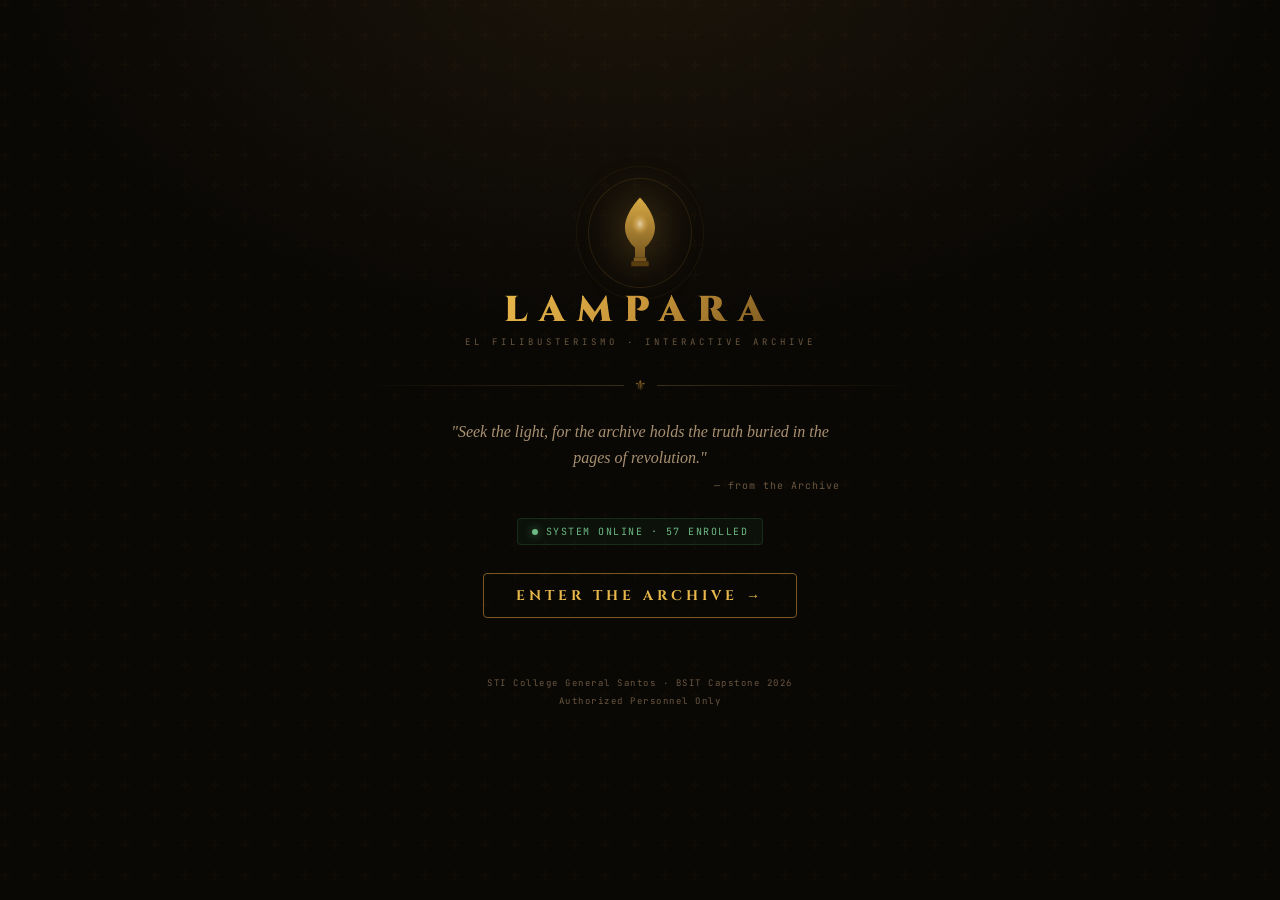
==== commit 61324532: "updated frontend" ====
--- a/index.html
+++ b/index.html
@@ -3,387 +3,251 @@
 <head>
   <meta charset="UTF-8">
   <meta name="viewport" content="width=device-width, initial-scale=1.0">
-  <title>LAMPARA — Admin Panel</title>
+  <title>LAMPARA — Enter the Archive</title>
+  <meta name="description" content="LAMPARA: An interactive journey through El Filibusterismo. Sign in to begin.">
   <link href="https://fonts.googleapis.com/css2?family=Cinzel:wght@400;600;700;900&family=Crimson+Text:ital,wght@0,400;0,600;1,400&family=JetBrains+Mono:wght@400;500&display=swap" rel="stylesheet">
-  <link rel="stylesheet" href="Lampara.css">
+  <style>
+    :root {
+      --bg: #0a0805; --bgp: #100d08; --bgc: #16120b; --bgh: #1e1810;
+      --gold: #c9953a; --goldl: #e8b84b; --goldd: #7a5820;
+      --gok: #2d6a3f; --crim: #8b2020;
+      --tp: #e8dcc8; --ts: #a89070; --td: #6b5740;
+      --bdr: #2e2218; --bdrg: #3d2d14;
+    }
+    *, *::before, *::after { box-sizing: border-box; margin: 0; padding: 0; }
+    
+    body {
+      font-family: 'Crimson Text', Georgia, serif;
+      background: var(--bg); color: var(--tp);
+      min-height: 100vh; display: flex; align-items: center; justify-content: center;
+      overflow-x: hidden;
+      background-image:
+        radial-gradient(ellipse 70% 60% at 50% -5%, rgba(201,149,58,.09) 0%, transparent 70%),
+        url("data:image/svg+xml,%3Csvg width='60' height='60' viewBox='0 0 60 60' xmlns='http://www.w3.org/2000/svg'%3E%3Cg fill='none' fill-rule='evenodd'%3E%3Cg fill='%23c9953a' fill-opacity='0.02'%3E%3Cpath d='M36 34v-4h-2v4h-4v2h4v4h2v-4h4v-2h-4zm0-30V0h-2v4h-4v2h4v4h2V6h4V4h-4zM6 34v-4H4v4H0v2h4v4h2v-4h4v-2H6zM6 4V0H4v4H0v2h4v4h2V6h4V4H6z'/%3E%3C/g%3E%3C/g%3E%3C/svg%3E");
+    }
+
+    /* Particles */
+    .particles { position: fixed; inset: 0; pointer-events: none; z-index: 0; overflow: hidden; }
+    .particle { position: absolute; width: 2px; height: 2px; background: var(--goldl); border-radius: 50%; opacity: 0; animation: float linear infinite; }
+    @keyframes float { 0% { opacity: 0; transform: translateY(100vh) scale(0); } 10% { opacity: .6; } 90% { opacity: .2; } 100% { opacity: 0; transform: translateY(-10vh) scale(1); } }
+
+    .wrap {
+      position: relative; z-index: 1;
+      width: 560px; max-width: 92vw;
+      display: flex; flex-direction: column; align-items: center;
+      padding: 24px 0;
+      animation: appear .8s cubic-bezier(.16,1,.3,1) both;
+    }
+    @keyframes appear { from { opacity: 0; transform: translateY(28px); } to { opacity: 1; transform: translateY(0); } }
+
+    /* Brand */
+    .brand { display: flex; flex-direction: column; align-items: center; margin-bottom: 28px; text-align: center; }
+    .lamp-wrap { position: relative; margin-bottom: 16px; }
+    .lamp-svg {
+      width: 80px; height: 80px;
+      filter: drop-shadow(0 0 20px rgba(201,149,58,.5));
+      animation: pulse 3s ease-in-out infinite;
+    }
+    @keyframes pulse { 0%,100% { filter: drop-shadow(0 0 14px rgba(201,149,58,.4)); } 50% { filter: drop-shadow(0 0 32px rgba(232,184,75,.75)); } }
+    .lamp-ring { position: absolute; inset: -12px; border: 1px solid rgba(201,149,58,.15); border-radius: 50%; animation: ring-pulse 3s ease-in-out infinite; }
+    .lamp-ring-2 { position: absolute; inset: -24px; border: 1px solid rgba(201,149,58,.07); border-radius: 50%; animation: ring-pulse 3s ease-in-out infinite .4s; }
+    @keyframes ring-pulse { 0%,100% { opacity: .4; transform: scale(1); } 50% { opacity: 1; transform: scale(1.06); } }
+    
+    .title {
+      font-family: 'Cinzel', serif;
+      font-size: 36px; font-weight: 900; letter-spacing: 12px;
+      background: linear-gradient(135deg, var(--goldl), var(--gold), var(--goldd));
+      -webkit-background-clip: text; -webkit-text-fill-color: transparent; background-clip: text;
+      line-height: 1; margin-bottom: 8px;
+    }
+    .subtitle {
+      font-family: 'JetBrains Mono', monospace;
+      font-size: 9px; letter-spacing: 4px; color: var(--td); text-transform: uppercase;
+    }
+
+    /* Divider */
+    .divider { width: 100%; display: flex; align-items: center; gap: 10px; margin-bottom: 24px; }
+    .divl { flex: 1; height: 1px; }
+    .divl.a { background: linear-gradient(90deg, transparent, var(--bdrg)); }
+    .divl.b { background: linear-gradient(90deg, var(--bdrg), transparent); }
+    .divsym { font-family: 'Cinzel', serif; font-size: 14px; color: var(--goldd); }
+
+    /* Quote */
+    .quote {
+      font-family: 'Crimson Text', serif;
+      font-style: italic;
+      font-size: 16px; line-height: 1.6;
+      color: var(--ts);
+      text-align: center;
+      max-width: 400px;
+      margin-bottom: 24px;
+    }
+    .quote-src {
+      display: block;
+      font-family: 'JetBrains Mono', monospace;
+      font-style: normal;
+      font-size: 10px; letter-spacing: 1px;
+      color: var(--td);
+      margin-top: 8px;
+      text-align: right;
+    }
+
+    /* Status Badge */
+    .status-badge {
+      display: inline-flex; align-items: center; gap: 8px;
+      font-family: 'JetBrains Mono', monospace;
+      font-size: 10px; letter-spacing: 1.5px;
+      color: #6dba85;
+      background: rgba(45,106,63,.1);
+      border: 1px solid rgba(45,106,63,.3);
+      border-radius: 4px;
+      padding: 6px 14px;
+      margin-bottom: 28px;
+    }
+    .status-dot {
+      width: 6px; height: 6px;
+      background: #6dba85;
+      border-radius: 50%;
+      box-shadow: 0 0 8px rgba(109,186,133,.6);
+      animation: blink 2s ease-in-out infinite;
+    }
+    @keyframes blink { 0%,100% { opacity: 1; } 50% { opacity: .4; } }
+
+    /* Enter Button */
+    .enter-btn {
+      font-family: 'Cinzel', serif;
+      font-size: 14px; font-weight: 700; letter-spacing: 4px;
+      color: var(--goldl);
+      text-decoration: none;
+      text-transform: uppercase;
+      padding: 12px 32px;
+      border: 1px solid var(--goldd);
+      border-radius: 4px;
+      background: transparent;
+      transition: all .3s ease;
+      display: inline-block;
+      margin-bottom: 28px;
+    }
+    .enter-btn:hover {
+      border-color: var(--gold);
+      color: #fff8e8;
+      box-shadow: 0 0 24px rgba(201,149,58,.25);
+      transform: translateY(-1px);
+    }
+    .enter-btn:active {
+      transform: translateY(0);
+    }
+
+    /* Footer */
+    .foot {
+      margin-top: 28px;
+      font-family: 'JetBrains Mono', monospace;
+      font-size: 9px; color: var(--td); letter-spacing: 1.5px;
+      text-align: center; line-height: 2;
+    }
+
+    /* ─── RESPONSIVE ─── */
+
+    /* Tablet */
+    @media (max-width: 768px) {
+      .wrap { width: 92vw; padding: 20px 0; }
+      .lamp-svg { width: 64px; height: 64px; }
+      .title { font-size: 28px; letter-spacing: 8px; }
+      .quote { font-size: 15px; }
+      .enter-btn { font-size: 13px; padding: 10px 28px; }
+    }
+
+    /* Mobile */
+    @media (max-width: 480px) {
+      .wrap { width: 100%; padding: 16px 0; }
+      .brand { margin-bottom: 20px; }
+      .lamp-svg { width: 48px; height: 48px; }
+      .lamp-ring { inset: -8px; }
+      .lamp-ring-2 { inset: -16px; }
+      .title { font-size: 22px; letter-spacing: 5px; }
+      .subtitle { font-size: 8px; }
+      .divider { margin-bottom: 16px; }
+      .quote { font-size: 14px; padding: 0 8px; }
+      .status-badge { margin-bottom: 20px; font-size: 9px; }
+      .enter-btn { font-size: 12px; padding: 10px 24px; letter-spacing: 3px; }
+      .foot { margin-top: 20px; font-size: 8px; }
+    }
+  </style>
 </head>
 <body>
 
-<div id="ls">
-  <div class="lc">
-
-    <div class="lbrand">
-      <svg class="llamp" viewBox="0 0 64 64" fill="none">
+<div class="particles" id="particles"></div>
+
+<div class="wrap">
+
+  <!-- Brand -->
+  <div class="brand">
+    <div class="lamp-wrap">
+      <div class="lamp-ring"></div>
+      <div class="lamp-ring-2"></div>
+      <svg class="lamp-svg" viewBox="0 0 64 64" fill="none">
         <path d="M32 6C32 6 20 18 20 30C20 36.6 23.6 42.4 28 46V54H36V46C40.4 42.4 44 36.6 44 30C44 18 32 6 32 6Z" fill="url(#lg1)" opacity="0.92"/>
         <ellipse cx="32" cy="29" rx="7" ry="9" fill="url(#lg2)" opacity="0.65"/>
         <path d="M27 54H37V57H27V54Z" fill="#7a5820"/>
         <path d="M25 57H39V61H25V57Z" fill="#5a3e10"/>
         <defs>
           <linearGradient id="lg1" x1="32" y1="6" x2="32" y2="57" gradientUnits="userSpaceOnUse">
-            <stop offset="0%" stop-color="#e8b84b"/>
-            <stop offset="100%" stop-color="#7a5820"/>
+            <stop offset="0%" stop-color="#e8b84b"/><stop offset="100%" stop-color="#7a5820"/>
           </linearGradient>
           <radialGradient id="lg2" cx="50%" cy="40%">
-            <stop offset="0%" stop-color="#fff8e8"/>
-            <stop offset="100%" stop-color="#f0a832" stop-opacity="0"/>
+            <stop offset="0%" stop-color="#fff8e8"/><stop offset="100%" stop-color="#f0a832" stop-opacity="0"/>
           </radialGradient>
         </defs>
       </svg>
-      <div class="ltitle">LAMPARA</div>
-      <div class="lsub">Administrative Console</div>
     </div>
-
-    <div class="ldiv">
-      <div class="ldl a"></div>
-      <div class="ldsym">⚜</div>
-      <div class="ldl b"></div>
-    </div>
-
-    <div class="lcard">
-      <div class="lct">SIGN IN TO CONTINUE</div>
-
-      <div class="fld">
-        <label class="flbl">Email Address</label>
-        <div class="fwrap">
-          <svg class="fico" width="13" height="13" viewBox="0 0 20 20" fill="currentColor">
-            <path d="M2.003 5.884L10 9.882l7.997-3.998A2 2 0 0016 4H4a2 2 0 00-1.997 1.884z"/>
-            <path d="M18 8.118l-8 4-8-4V14a2 2 0 002 2h12a2 2 0 002-2V8.118z"/>
-          </svg>
-          <input id="lemail" class="finp" type="email" placeholder="admin@lampara.edu.ph">
-        </div>
-        <div class="ferr" id="eerr">Please enter a valid email.</div>
-      </div>
-
-      <div class="fld">
-        <label class="flbl">Password</label>
-        <div class="fwrap">
-          <svg class="fico" width="13" height="13" viewBox="0 0 20 20" fill="currentColor">
-            <path fill-rule="evenodd" d="M5 9V7a5 5 0 0110 0v2a2 2 0 012 2v5a2 2 0 01-2 2H5a2 2 0 01-2-2v-5a2 2 0 012-2zm8-2v2H7V7a3 3 0 016 0z" clip-rule="evenodd"/>
-          </svg>
-          <input id="lpass" class="finp" type="password" placeholder="••••••••">
-          <button class="feye" onclick="togglePw()">
-            <svg id="eyeico" width="13" height="13" viewBox="0 0 20 20" fill="currentColor">
-              <path d="M10 12a2 2 0 100-4 2 2 0 000 4z"/>
-              <path fill-rule="evenodd" d="M.458 10C1.732 5.943 5.522 3 10 3s8.268 2.943 9.542 7c-1.274 4.057-5.064 7-9.542 7S1.732 14.057.458 10zM14 10a4 4 0 11-8 0 4 4 0 018 0z" clip-rule="evenodd"/>
-            </svg>
-          </button>
-        </div>
-        <div class="ferr" id="perr">Incorrect password.</div>
-      </div>
-
-      <div class="ferr" id="gerr" style="margin-bottom:8px">Invalid credentials. Please try again.</div>
-
-      <button class="lbtn" id="lbtn" onclick="doLogin()">
-        <span class="bst">ENTER THE ARCHIVE</span>
-        <div class="bsp"></div>
-      </button>
-
-      <div class="lfoot">
-        STI College General Santos · BSIT Capstone 2026<br>
-        El Filibusterismo · Authorized Personnel Only
-      </div>
-    </div>
-
-  </div>
+    <div class="title">LAMPARA</div>
+    <div class="subtitle">El Filibusterismo · Interactive Archive</div>
+  </div>
+
+  <div class="divider">
+    <div class="divl a"></div>
+    <div class="divsym">⚜</div>
+    <div class="divl b"></div>
+  </div>
+
+  <!-- Lore Quote -->
+  <div class="quote">
+    "Seek the light, for the archive holds the truth buried in the pages of revolution."
+    <span class="quote-src">— from the Archive</span>
+  </div>
+
+  <!-- System Status -->
+  <div class="status-badge">
+    <div class="status-dot"></div>
+    SYSTEM ONLINE · 57 ENROLLED
+  </div>
+
+  <!-- Enter Button -->
+  <a href="player-portal.html" class="enter-btn">Enter the Archive →</a>
+
+  <div class="foot">
+    STI College General Santos · BSIT Capstone 2026<br>
+    Authorized Personnel Only
+  </div>
+
 </div>
 
-
-<div id="app">
-
-  <aside class="sb">
-    <div class="sbb">
-      <div class="sbr">
-        <div class="sbli">
-          <svg viewBox="0 0 36 36" fill="none">
-            <path d="M18 4C18 4 12 10 12 17C12 20.3 13.8 23.2 16 25V30H20V25C22.2 23.2 24 20.3 24 17C24 10 18 4 18 4Z" fill="url(#sg1)" opacity="0.9"/>
-            <path d="M15 30H21V32H15V30Z" fill="#7a5820"/>
-            <path d="M14 32H22V34H14V32Z" fill="#5a3e10"/>
-            <ellipse cx="18" cy="16" rx="4" ry="5" fill="url(#sg2)" opacity="0.65"/>
-            <defs>
-              <linearGradient id="sg1" x1="18" y1="4" x2="18" y2="32" gradientUnits="userSpaceOnUse">
-                <stop offset="0%" stop-color="#e8b84b"/>
-                <stop offset="100%" stop-color="#7a5820"/>
-              </linearGradient>
-              <radialGradient id="sg2" cx="50%" cy="50%">
-                <stop offset="0%" stop-color="#fff7e0"/>
-                <stop offset="100%" stop-color="#f0a832" stop-opacity="0"/>
-              </radialGradient>
-            </defs>
-          </svg>
-        </div>
-        <div class="sbt">LAMPARA</div>
-      </div>
-      <div class="sbs">Admin Console</div>
-    </div>
-
-    <div class="sbadg">
-      <div class="sbav" id="sbav" style="background:linear-gradient(135deg,#7a5820,#c9953a);color:#0a0805">
-        SA<div class="odot"></div>
-      </div>
-      <div class="sbin">
-        <div class="sbname" id="sbname">Super Admin</div>
-        <span class="rp rp-sa" id="sbrole">⚜ SUPER ADMIN</span>
-      </div>
-      <button class="lout" onclick="doLogout()" title="Sign out">
-        <svg width="11" height="11" viewBox="0 0 20 20" fill="currentColor">
-          <path fill-rule="evenodd" d="M3 3a1 1 0 00-1 1v12a1 1 0 102 0V4a1 1 0 00-1-1zm10.293 9.293a1 1 0 001.414 1.414l3-3a1 1 0 000-1.414l-3-3a1 1 0 10-1.414 1.414L14.586 9H7a1 1 0 100 2h7.586l-1.293 1.293z" clip-rule="evenodd"/>
-        </svg>
-      </button>
-    </div>
-
-    <div class="nvsec">
-      <div class="nvlbl">Overview</div>
-      <div class="ni active" id="ni-db" onclick="sp('db',this)">
-        <svg class="nic" viewBox="0 0 20 20" fill="currentColor"><path d="M2 10a8 8 0 1016 0A8 8 0 002 10zm6-2a2 2 0 114 0 2 2 0 01-4 0zm2 8a7 7 0 01-5.468-2.614A4.984 4.984 0 0110 14a4.984 4.984 0 013.468 1.386A7 7 0 0110 16z"/></svg>
-        <span class="nt">Dashboard</span>
-      </div>
-    </div>
-
-    <div class="nvsec">
-      <div class="nvlbl">Players</div>
-      <div class="ni" id="ni-pl" onclick="sp('pl',this)">
-        <svg class="nic" viewBox="0 0 20 20" fill="currentColor"><path d="M13 6a3 3 0 11-6 0 3 3 0 016 0zM18 8a2 2 0 11-4 0 2 2 0 014 0zM14 15a4 4 0 00-8 0v1h8v-1zM4.75 14.094A5.973 5.973 0 004 17v1H1v-1a3 3 0 013.75-2.906z"/></svg>
-        <span class="nt">Player Management</span>
-      </div>
-      <div class="ni" id="ni-vr" onclick="sp('vr',this)">
-        <svg class="nic" viewBox="0 0 20 20" fill="currentColor"><path fill-rule="evenodd" d="M6.267 3.455a3.066 3.066 0 001.745-.723 3.066 3.066 0 013.976 0 3.066 3.066 0 001.745.723 3.066 3.066 0 012.812 2.812c.051.643.304 1.254.723 1.745a3.066 3.066 0 010 3.976 3.066 3.066 0 00-.723 1.745 3.066 3.066 0 01-2.812 2.812 3.066 3.066 0 00-1.745.723 3.066 3.066 0 01-3.976 0 3.066 3.066 0 00-1.745-.723 3.066 3.066 0 01-2.812-2.812 3.066 3.066 0 00-.723-1.745 3.066 3.066 0 010-3.976 3.066 3.066 0 00.723-1.745 3.066 3.066 0 012.812-2.812zm7.44 5.252a1 1 0 00-1.414-1.414L9 10.586 7.707 9.293a1 1 0 00-1.414 1.414l2 2a1 1 0 001.414 0l4-4z" clip-rule="evenodd"/></svg>
-        <span class="nt">Verification &amp; Approval</span>
-      </div>
-    </div>
-
-    <div class="nvsec">
-      <div class="nvlbl">Game Content</div>
-      <div class="ni" id="ni-qt" onclick="sp('qt',this)">
-        <svg class="nic" viewBox="0 0 20 20" fill="currentColor"><path d="M9 4.804A7.968 7.968 0 005.5 4c-1.255 0-2.443.29-3.5.804v10A7.969 7.969 0 015.5 14c1.669 0 3.218.51 4.5 1.385A7.962 7.962 0 0114.5 14c1.255 0 2.443.29 3.5.804v-10A7.968 7.968 0 0014.5 4c-1.255 0-2.443.29-3.5.804V12a1 1 0 11-2 0V4.804z"/></svg>
-        <span class="nt">Quest Management</span>
-        <span class="nb gold">13</span>
-      </div>
-    </div>
-
-    <div class="nvsec" id="nslogs">
-      <div class="nvlbl">Reports</div>
-      <div class="ni" id="ni-lg" onclick="sp('lg',this)">
-        <svg class="nic" viewBox="0 0 20 20" fill="currentColor"><path fill-rule="evenodd" d="M3 4a1 1 0 011-1h12a1 1 0 110 2H4a1 1 0 01-1-1zm0 4a1 1 0 011-1h12a1 1 0 110 2H4a1 1 0 01-1-1zm0 4a1 1 0 011-1h12a1 1 0 110 2H4a1 1 0 01-1-1zm0 4a1 1 0 011-1h12a1 1 0 110 2H4a1 1 0 01-1-1z" clip-rule="evenodd"/></svg>
-        <span class="nt">Activity Logs</span>
-      </div>
-    </div>
-
-    <div class="sbfoot">
-      v0.1.0-alpha · Build 2026.03<br>
-      El Filibusterismo Module<br>
-      STI College General Santos
-    </div>
-  </aside>
-
-  <div class="main">
-
-    <div class="topbar">
-      <div class="tbtit" id="tbtit">DASHBOARD OVERVIEW</div>
-      <div class="tbsrch">
-        <svg width="11" height="11" viewBox="0 0 20 20" fill="currentColor"><path fill-rule="evenodd" d="M8 4a4 4 0 100 8 4 4 0 000-8zM2 8a6 6 0 1110.89 3.476l4.817 4.817a1 1 0 01-1.414 1.414l-4.816-4.816A6 6 0 012 8z" clip-rule="evenodd"/></svg>
-        <input type="text" placeholder="Search players, chapters...">
-      </div>
-      
-      <button class="tbbtn" id="notif-bell" style="position: relative;" title="View Pending Approvals">
-        <svg width="13" height="13" viewBox="0 0 20 20" fill="currentColor"><path d="M10 2a6 6 0 00-6 6v3.586l-.707.707A1 1 0 004 14h12a1 1 0 00.707-1.707L16 11.586V8a6 6 0 00-6-6zM10 18a3 3 0 01-3-3h6a3 3 0 01-3 3z"/></svg>
-        <div id="notif-badge" style="display: none; position: absolute; top: -6px; right: -6px; background: #e06060; color: white; font-size: 9px; font-weight: bold; padding: 2px 5px; border-radius: 10px; border: 1px solid #1a1611;">0</div>
-      </button>
-
-    </div>
-
-    <div class="content">
-
-      <div class="panel active" id="panel-db">
-        <div class="srow">
-          <div class="sc">
-            <div class="slbl">Total Players</div>
-            <div class="sval" id="stat-total-players">0</div>
-            <div class="ssub">+12 this week</div>
-            <div class="sico"><svg width="26" height="26" viewBox="0 0 20 20" fill="currentColor"><path d="M13 6a3 3 0 11-6 0 3 3 0 016 0zM18 8a2 2 0 11-4 0 2 2 0 014 0zM14 15a4 4 0 00-8 0v1h8v-1z"/></svg></div>
-          </div>
-          <div class="sc">
-            <div class="slbl">Pending</div>
-            <div class="sval" id="stat-pending-approvals" style="color:#e8b84b">0</div>
-            <div class="ssub">Awaiting review</div>
-          </div>
-          <div class="sc">
-            <div class="slbl">Active Sessions</div>
-            <div class="sval" id="stat-active-sessions" style="color:#6dba85">0</div>
-            <div class="ssub">Currently playing</div>
-          </div>
-          <div class="sc">
-            <div class="slbl">Chapters Live</div>
-            <div class="sval" id="stat-chapters-live">0<span style="font-size:12px;color:var(--td)">/13</span></div>
-            <div class="ssub">El Filibusterismo</div>
-          </div>
-        </div>
-        <div class="shdr"><h2>RECENT ACTIVITY</h2><div class="orn"></div></div>
-        <div class="tw">
-          <div class="tb">
-            <div class="tbtt">Latest Players</div>
-            <button class="fb active">All</button>
-            <button class="fb">Active</button>
-            <button class="fb">Pending</button>
-          </div>
-          <table>
-            <thead><tr><th>Player</th><th>Email</th><th>Status</th><th>Chapter</th><th>Suspicion</th><th>Actions</th></tr></thead>
-            <tbody id="db-ptbody"> </tbody>
-          </table>
-        </div>
-      </div>
-
-      <div class="panel" id="panel-pl">
-        <div class="srow" style="grid-template-columns:repeat(3,1fr)">
-          <div class="sc"><div class="slbl">Total Enrolled</div><div class="sval" id="stat-pl-total">0</div><div class="ssub">All registered</div></div>
-          <div class="sc"><div class="slbl">Active</div><div class="sval" id="stat-pl-active" style="color:#6dba85">0</div><div class="ssub">Approved accounts</div></div>
-          <div class="sc"><div class="slbl">Suspended</div><div class="sval" id="stat-pl-susp" style="color:#e06060">0</div><div class="ssub">Cover blown (100pts)</div></div>
-        </div>
-        <div class="shdr"><h2>ALL PLAYERS</h2><div class="orn"></div></div>
-        <div class="tw">
-          <div class="tb">
-            <div class="tbtt">Player Registry</div>
-            <button class="fb active">All</button>
-            <button class="fb">Active</button>
-            <button class="fb">Suspended</button>
-            <button class="fb">Pending</button>
-          </div>
-          <table>
-            <thead><tr><th>Player</th><th>Email</th><th>Status</th><th>Progress</th><th>Codex</th><th>Fails</th><th>Actions</th></tr></thead>
-            <tbody id="ptbody">
-            </tbody>
-          </table>
-        </div>
-      </div>
-
-      <!-- PENDING APPROVALS PANEL - UPDATED (DYNAMIC) -->
-      <div class="panel" id="panel-vr">
-        <div class="shdr">
-          <h2>PENDING APPROVALS</h2>
-          <div class="orn"></div>
-          <span class="nb" id="pending-count">0 PENDING</span>
-        </div>
-        <div class="tw">
-          <div class="tb">
-            <div class="tbtt">Registration Queue</div>
-          </div>
-          <table>
-            <thead>
-              <tr>
-                <th>Applicant</th>
-                <th>Email ID</th>
-                <th>Email</th>
-                <th>Age</th>
-                <th>Username</th>
-                <th>Submitted</th>
-                <th>Actions</th>
-              </tr>
-            </thead>
-            <tbody id="pending-tbody">
-              <!-- Dynamically populated -->
-            </tbody>
-          </table>
-        </div>
-
-        <div class="shdr">
-          <h2>RECENTLY PROCESSED</h2>
-          <div class="orn"></div>
-        </div>
-        <div class="tw">
-          <table>
-            <thead>
-              <tr>
-                <th>Player</th>
-                <th>Result</th>
-                <th>Processed</th>
-                <th>By</th>
-              </tr>
-            </thead>
-            <tbody id="processed-tbody">
-              <!-- Dynamically populated -->
-            </tbody>
-          </table>
-        </div>
-      </div>
-
-      <div class="panel" id="panel-qt">
-        <div class="shdr"><h2>EL FILIBUSTERISMO — CHAPTER QUESTS</h2><div class="orn"></div><span class="chap-stat-lbl" id="stat-qt-chap">0 ACTIVE · 0 STANDBY</span></div>
-        <div class="cgrid" id="quests-grid">
-          <!-- JavaScript will inject the 7 Main Quest cards here -->
-        </div>
-      </div>
-
-      <div class="panel" id="panel-lg">
-        <div class="shdr"><h2>ACTIVITY LOGS</h2><div class="orn"></div></div>
-        <div class="tw">
-          <div class="tb">
-            <div class="tbtt">System Event Log</div>
-            <button class="fb active">All</button>
-            <button class="fb">Players</button>
-          </div>
-          <table>
-            <thead><tr><th>Timestamp</th><th>Admin</th><th>Action</th><th>Target</th><th>IP</th></tr></thead>
-            <tbody id="logtb">
-            </tbody>
-          </table>
-        </div>
-      </div>
-
-    </div></div></div><div class="mov" id="mov-pl">
-  <div class="modal">
-    <div class="mhdr">
-      <div class="mtit" id="pmtit">PLAYER PROFILE</div>
-      <button class="mx" onclick="closeM('mov-pl')">✕</button>
-    </div>
-    <div class="mbdy">
-      <div class="mgrid">
-        <div class="mfld"><div class="mll">Full Name</div><div class="mvl" id="pm-n">—</div></div>
-        <div class="mfld"><div class="mll">Student ID</div><div class="mvl mono" id="pm-i">—</div></div>
-        <div class="mfld"><div class="mll">Email</div><div class="mvl" id="pm-s">—</div></div>
-        <div class="mfld"><div class="mll">Age</div><div class="mvl" id="pm-a">—</div></div>
-        <div class="mfld"><div class="mll">Status</div><div class="mvl" id="pm-st">—</div></div>
-        <div class="mfld"><div class="mll">Current Chapter</div><div class="mvl" id="pm-c">—</div></div>
-        <div class="mfld"><div class="mll">Suspicion Score</div><div class="mvl mono" id="pm-su">—</div></div>
-        <div class="mfld"><div class="mll">Codex Completion</div><div class="mvl" id="pm-cd">—</div></div>
-      </div>
-      <div class="macts">
-        <button class="mbtn mbok" onclick="showT('Player reinstated','success');closeM('mov-pl')">REINSTATE</button>
-        <button class="mbtn mbbad" onclick="showT('Player suspended','error');closeM('mov-pl')">SUSPEND</button>
-      </div>
-    </div>
-  </div>
-</div>
-
-<div class="mov" id="mov-subquest">
-  <div class="modal">
-    <div class="mhdr">
-      <div class="mtit" id="sq-mtit">MAIN QUEST</div>
-      <button class="mx" onclick="closeM('mov-subquest')">✕</button>
-    </div>
-    <div class="mbdy">
-      <div class="sq-info" id="sq-info"></div>
-      <div class="sq-grid" id="sq-grid">
-        <!-- Sub-quest cards will be injected here -->
-      </div>
-    </div>
-  </div>
-</div>
-
-<div class="tc" id="tc"></div>
-
-<!-- Core Modules -->
-<script src="src/config.js"></script>
-<script src="src/utils.js"></script>
-<script src="src/api.js"></script>
-
-<!-- Feature Modules -->
-<script src="src/auth.js"></script>
-<script src="src/players.js"></script>
-<script src="src/quests.js"></script>
-<script src="src/logs.js"></script>
-<script src="src/ui.js"></script>
-
-<!-- Entry Point -->
-<script src="Lampara.js"></script>
+<script>
+  // Responsive particle count
+  const isMobile = window.innerWidth <= 480;
+  const particleCount = isMobile ? 8 : 20;
+
+  const pWrap = document.getElementById('particles');
+  for (let i = 0; i < particleCount; i++) {
+    const p = document.createElement('div');
+    p.className = 'particle';
+    p.style.left = Math.random() * 100 + '%';
+    p.style.animationDuration = (6 + Math.random() * 10) + 's';
+    p.style.animationDelay = (Math.random() * 10) + 's';
+    p.style.width = p.style.height = (1 + Math.random() * 2.5) + 'px';
+    pWrap.appendChild(p);
+  }
+</script>
 
 </body>
-</html>+</html>
